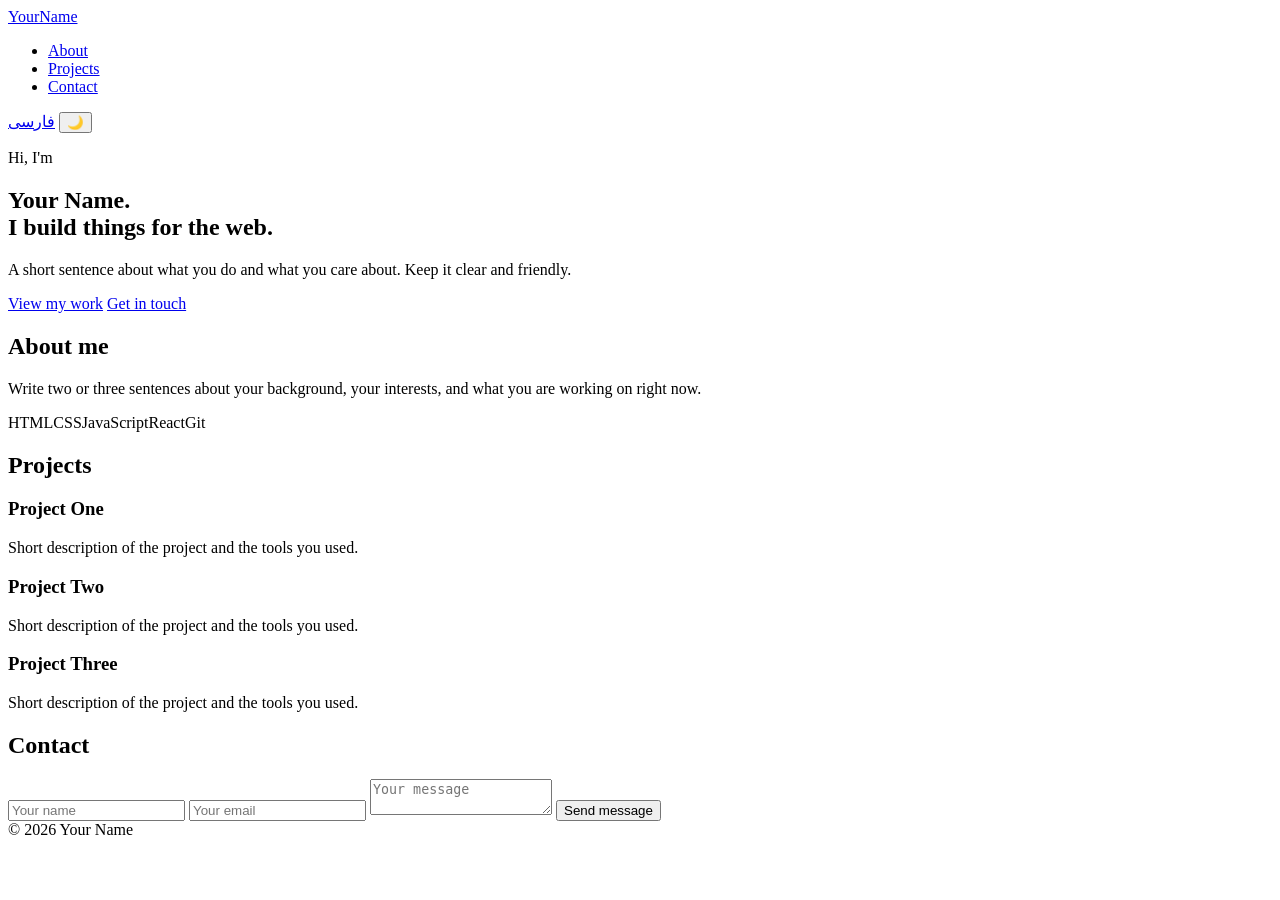
==== index.html @ 06b6b6b2 "Add initial HTML structure and theme toggle functionality for personal website" ====
<!doctype html>
<html lang="en" dir="ltr">
  <head>
    <meta charset="UTF-8" />
    <meta name="viewport" content="width=device-width, initial-scale=1" />
    <title>Your Name — Portfolio</title>
    <meta
      name="description"
      content="Personal website of Your Name, web developer."
    />
    <link rel="preconnect" href="https://fonts.googleapis.com" />
    <link
      href="https://fonts.googleapis.com/css2?family=Inter:wght@400;600;700&family=Vazirmatn:wght@400;600;700&display=swap"
      rel="stylesheet"
    />
    <link rel="stylesheet" href="./css/style.css" />
  </head>
  <body>
    <header>
      <div class="container nav">
        <a href="#" class="logo">YourName</a>
        <nav>
          <ul>
            <li><a href="#about">About</a></li>
            <li><a href="#projects">Projects</a></li>
            <li><a href="#contact">Contact</a></li>
          </ul>
        </nav>
        <div class="tools">
          <a class="lang" href="./page/fa.html" hreflang="fa">فارسی</a>
          <button class="btn-icon" id="theme-toggle" aria-label="Toggle theme">
            🌙
          </button>
        </div>
      </div>
    </header>

    <main>
      <section class="hero">
        <div class="container">
          <p class="tag">Hi, I'm</p>
          <h1>Your Name.<br />I build things for the web.</h1>
          <p>
            A short sentence about what you do and what you care about. Keep it
            clear and friendly.
          </p>
          <div class="cta">
            <a href="#projects" class="btn primary">View my work</a>
            <a href="#contact" class="btn">Get in touch</a>
          </div>
        </div>
      </section>

      <section id="about" class="about">
        <div class="container">
          <h2>About me</h2>
          <p>
            Write two or three sentences about your background, your interests,
            and what you are working on right now.
          </p>
          <div class="skills">
            <span>HTML</span><span>CSS</span><span>JavaScript</span
            ><span>React</span><span>Git</span>
          </div>
        </div>
      </section>

      <section id="projects">
        <div class="container">
          <h2>Projects</h2>
          <div class="grid">
            <article class="card">
              <div class="thumb"></div>
              <h3>Project One</h3>
              <p>Short description of the project and the tools you used.</p>
            </article>
            <article class="card">
              <div class="thumb"></div>
              <h3>Project Two</h3>
              <p>Short description of the project and the tools you used.</p>
            </article>
            <article class="card">
              <div class="thumb"></div>
              <h3>Project Three</h3>
              <p>Short description of the project and the tools you used.</p>
            </article>
          </div>
        </div>
      </section>

      <section id="contact">
        <div class="container">
          <h2>Contact</h2>
          <form action="#" method="post">
            <input type="text" name="name" placeholder="Your name" required />
            <input
              type="email"
              name="email"
              placeholder="Your email"
              required
            />
            <textarea
              name="message"
              placeholder="Your message"
              required
            ></textarea>
            <button type="submit" class="btn primary">Send message</button>
          </form>
        </div>
      </section>
    </main>

    <footer>© 2026 Your Name</footer>
    <script src="./js/script.js"></script>
  </body>
</html>
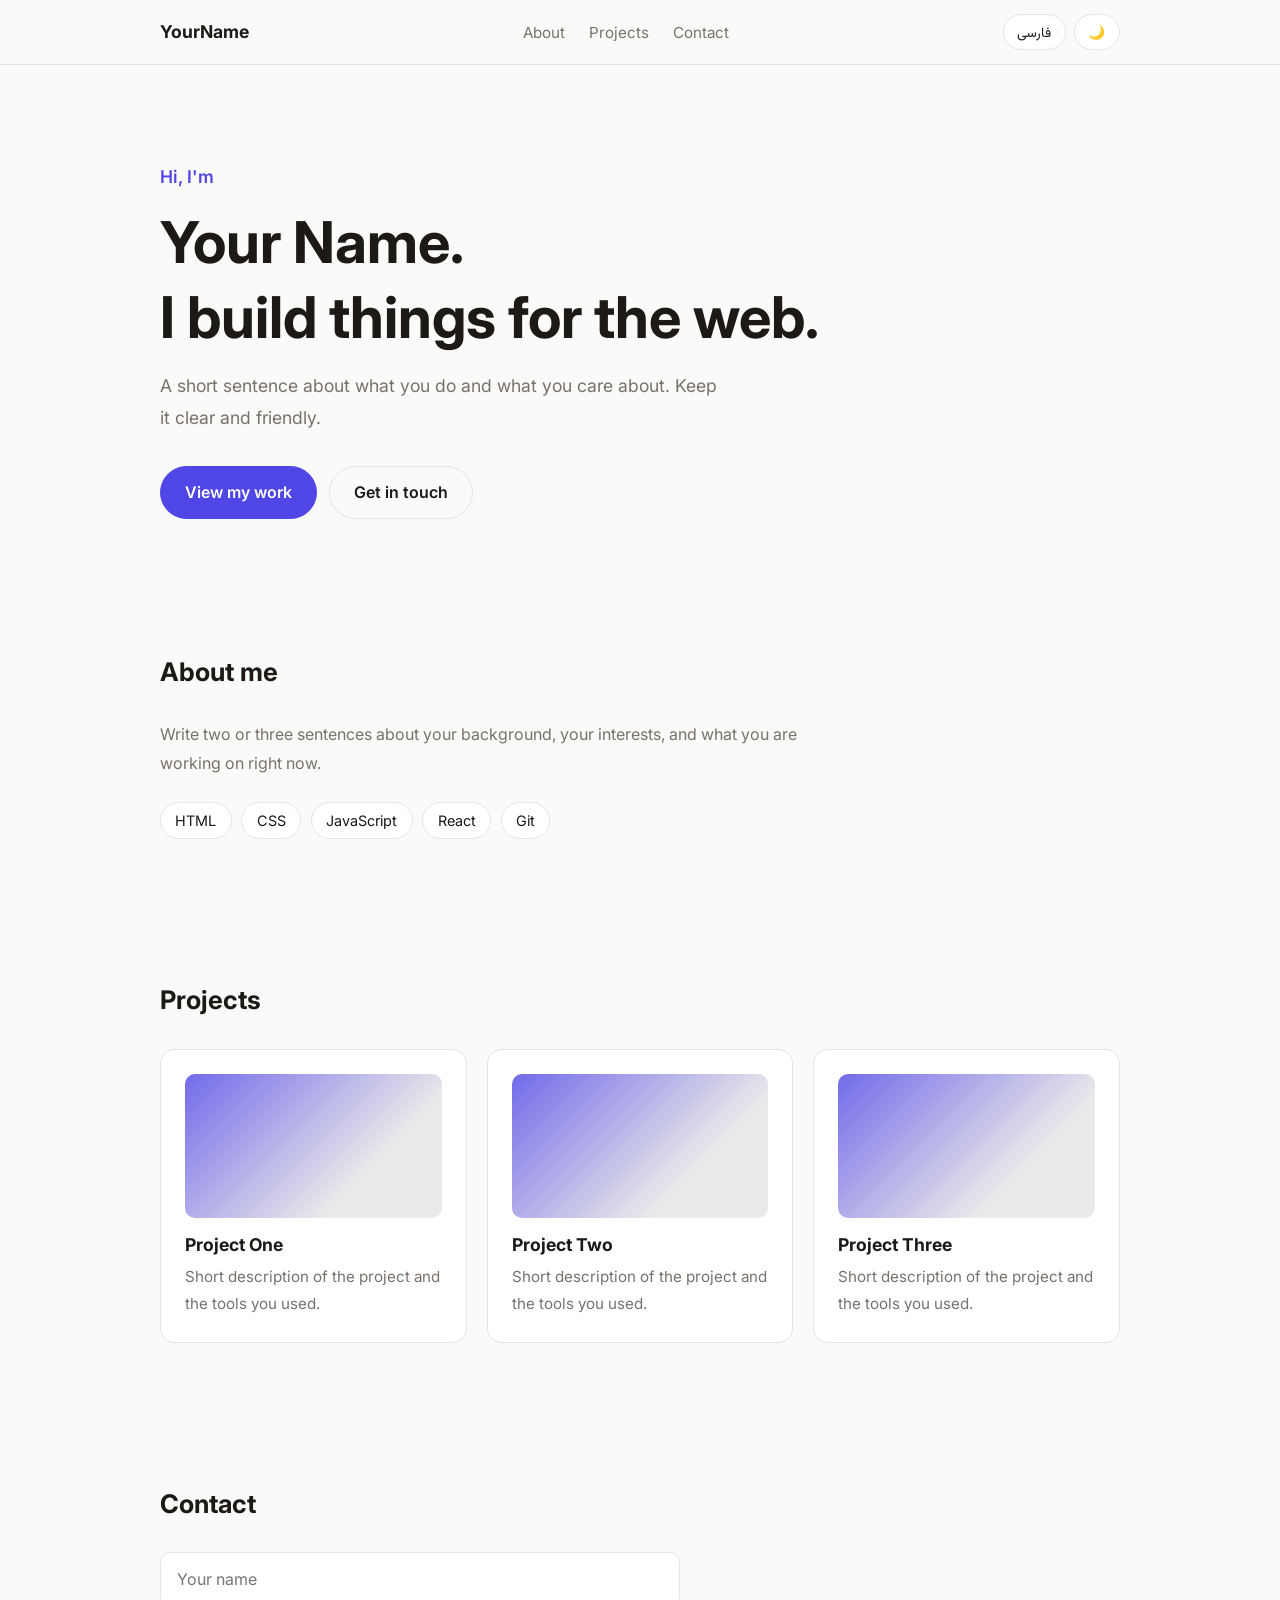
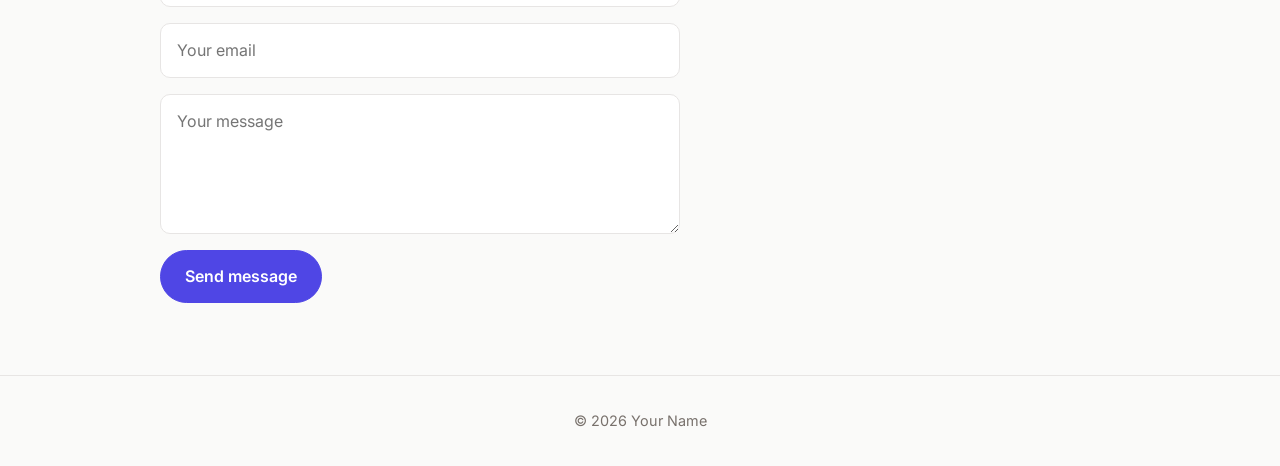
==== commit e1f5430f: "Add section comments to HTML for improved readability and structure" ====
--- a/index.html
+++ b/index.html
@@ -16,6 +16,7 @@
     <link rel="stylesheet" href="./css/style.css" />
   </head>
   <body>
+    <!-- header section -->
     <header>
       <div class="container nav">
         <a href="#" class="logo">YourName</a>
@@ -35,6 +36,7 @@
       </div>
     </header>
 
+    <!-- Hero Section -->
     <main>
       <section class="hero">
         <div class="container">
@@ -51,6 +53,7 @@
         </div>
       </section>
 
+      <!-- About Section -->
       <section id="about" class="about">
         <div class="container">
           <h2>About me</h2>
@@ -65,6 +68,7 @@
         </div>
       </section>
 
+      <!-- Projects Section -->
       <section id="projects">
         <div class="container">
           <h2>Projects</h2>
@@ -88,6 +92,7 @@
         </div>
       </section>
 
+      <!-- Contact Section -->
       <section id="contact">
         <div class="container">
           <h2>Contact</h2>
@@ -110,6 +115,7 @@
       </section>
     </main>
 
+    <!-- footer section -->
     <footer>© 2026 Your Name</footer>
     <script src="./js/script.js"></script>
   </body>
--- a/css/style.css
+++ b/css/style.css
@@ -0,0 +1,270 @@
+/* ---------- Tokens ---------- */
+:root {
+  --bg: #fafaf9;
+  --surface: #ffffff;
+  --text: #1c1917;
+  --muted: #78716c;
+  --border: #e7e5e4;
+  --accent: #4f46e5;
+  --accent-contrast: #ffffff;
+  --radius: 14px;
+  --max: 960px;
+  --font: "Inter", "Vazirmatn", system-ui, sans-serif;
+}
+:root[data-theme="dark"] {
+  --bg: #0c0a09;
+  --surface: #171412;
+  --text: #f5f5f4;
+  --muted: #a8a29e;
+  --border: #292524;
+  --accent: #818cf8;
+  --accent-contrast: #0c0a09;
+}
+html[lang="fa"] {
+  --font: "Vazirmatn", "Inter", system-ui, sans-serif;
+}
+
+/* ---------- Base ---------- */
+* {
+  box-sizing: border-box;
+  margin: 0;
+  padding: 0;
+}
+html {
+  scroll-behavior: smooth;
+}
+body {
+  font-family: var(--font);
+  background: var(--bg);
+  color: var(--text);
+  line-height: 1.8;
+  transition:
+    background 0.25s,
+    color 0.25s;
+}
+a {
+  color: inherit;
+  text-decoration: none;
+}
+.container {
+  width: min(100% - 2.5rem, var(--max));
+  margin-inline: auto;
+}
+section {
+  padding-block: 4.5rem;
+}
+h1,
+h2,
+h3 {
+  line-height: 1.3;
+}
+h2 {
+  font-size: 1.6rem;
+  margin-bottom: 2rem;
+}
+
+/* ---------- Header ---------- */
+header {
+  position: sticky;
+  top: 0;
+  z-index: 10;
+  background: color-mix(in srgb, var(--bg) 85%, transparent);
+  backdrop-filter: blur(10px);
+  border-bottom: 1px solid var(--border);
+}
+.nav {
+  display: flex;
+  align-items: center;
+  justify-content: space-between;
+  height: 64px;
+  gap: 1rem;
+}
+.logo {
+  font-weight: 700;
+  font-size: 1.1rem;
+}
+.nav ul {
+  display: flex;
+  gap: 1.5rem;
+  list-style: none;
+}
+.nav ul a {
+  color: var(--muted);
+  font-size: 0.95rem;
+  transition: color 0.2s;
+}
+.nav ul a:hover {
+  color: var(--text);
+}
+.tools {
+  display: flex;
+  gap: 0.5rem;
+  align-items: center;
+}
+.btn-icon,
+.lang {
+  border: 1px solid var(--border);
+  background: var(--surface);
+  color: var(--text);
+  border-radius: 999px;
+  padding: 0.3rem 0.85rem;
+  font: inherit;
+  font-size: 0.85rem;
+  cursor: pointer;
+}
+.btn-icon:hover,
+.lang:hover {
+  border-color: var(--accent);
+}
+
+/* ---------- Hero ---------- */
+.hero {
+  padding-block: 6rem 4rem;
+}
+.hero .tag {
+  color: var(--accent);
+  font-weight: 600;
+  margin-bottom: 0.75rem;
+}
+.hero h1 {
+  font-size: clamp(2.2rem, 6vw, 3.6rem);
+  margin-bottom: 1rem;
+}
+.hero p {
+  color: var(--muted);
+  max-width: 560px;
+  font-size: 1.1rem;
+}
+.cta {
+  display: flex;
+  gap: 0.75rem;
+  margin-top: 2rem;
+  flex-wrap: wrap;
+}
+.btn {
+  display: inline-block;
+  padding: 0.7rem 1.5rem;
+  border-radius: 999px;
+  font-weight: 600;
+  border: 1px solid var(--border);
+  transition:
+    transform 0.2s,
+    border-color 0.2s;
+}
+.btn:hover {
+  transform: translateY(-2px);
+}
+.btn.primary {
+  background: var(--accent);
+  color: var(--accent-contrast);
+  border-color: var(--accent);
+}
+
+/* ---------- About / Skills ---------- */
+.about p {
+  color: var(--muted);
+  max-width: 680px;
+}
+.skills {
+  display: flex;
+  flex-wrap: wrap;
+  gap: 0.6rem;
+  margin-top: 1.5rem;
+}
+.skills span {
+  background: var(--surface);
+  border: 1px solid var(--border);
+  padding: 0.3rem 0.9rem;
+  border-radius: 999px;
+  font-size: 0.9rem;
+}
+
+/* ---------- Projects ---------- */
+.grid {
+  display: grid;
+  grid-template-columns: repeat(auto-fill, minmax(260px, 1fr));
+  gap: 1.25rem;
+}
+.card {
+  background: var(--surface);
+  border: 1px solid var(--border);
+  border-radius: var(--radius);
+  padding: 1.5rem;
+  transition:
+    transform 0.2s,
+    border-color 0.2s;
+}
+.card:hover {
+  transform: translateY(-4px);
+  border-color: var(--accent);
+}
+.card .thumb {
+  aspect-ratio: 16/9;
+  border-radius: 10px;
+  margin-bottom: 1rem;
+  background:
+    linear-gradient(135deg, var(--accent), transparent 70%), var(--border);
+  opacity: 0.8;
+}
+.card h3 {
+  font-size: 1.1rem;
+  margin-bottom: 0.4rem;
+}
+.card p {
+  color: var(--muted);
+  font-size: 0.95rem;
+}
+
+/* ---------- Contact ---------- */
+form {
+  display: grid;
+  gap: 1rem;
+  max-width: 520px;
+}
+input,
+textarea {
+  width: 100%;
+  font: inherit;
+  color: var(--text);
+  background: var(--surface);
+  border: 1px solid var(--border);
+  border-radius: 10px;
+  padding: 0.75rem 1rem;
+}
+input:focus,
+textarea:focus {
+  outline: 2px solid var(--accent);
+  outline-offset: 1px;
+}
+textarea {
+  min-height: 140px;
+  resize: vertical;
+}
+button.btn {
+  cursor: pointer;
+  font: inherit;
+  font-weight: 600;
+  width: fit-content;
+}
+
+/* ---------- Footer ---------- */
+footer {
+  border-top: 1px solid var(--border);
+  padding-block: 2rem;
+  color: var(--muted);
+  font-size: 0.9rem;
+  text-align: center;
+}
+
+/* ---------- Responsive ---------- */
+@media (max-width: 640px) {
+  .nav ul {
+    display: none;
+  }
+  section {
+    padding-block: 3rem;
+  }
+  .hero {
+    padding-block: 4rem 2rem;
+  }
+}
